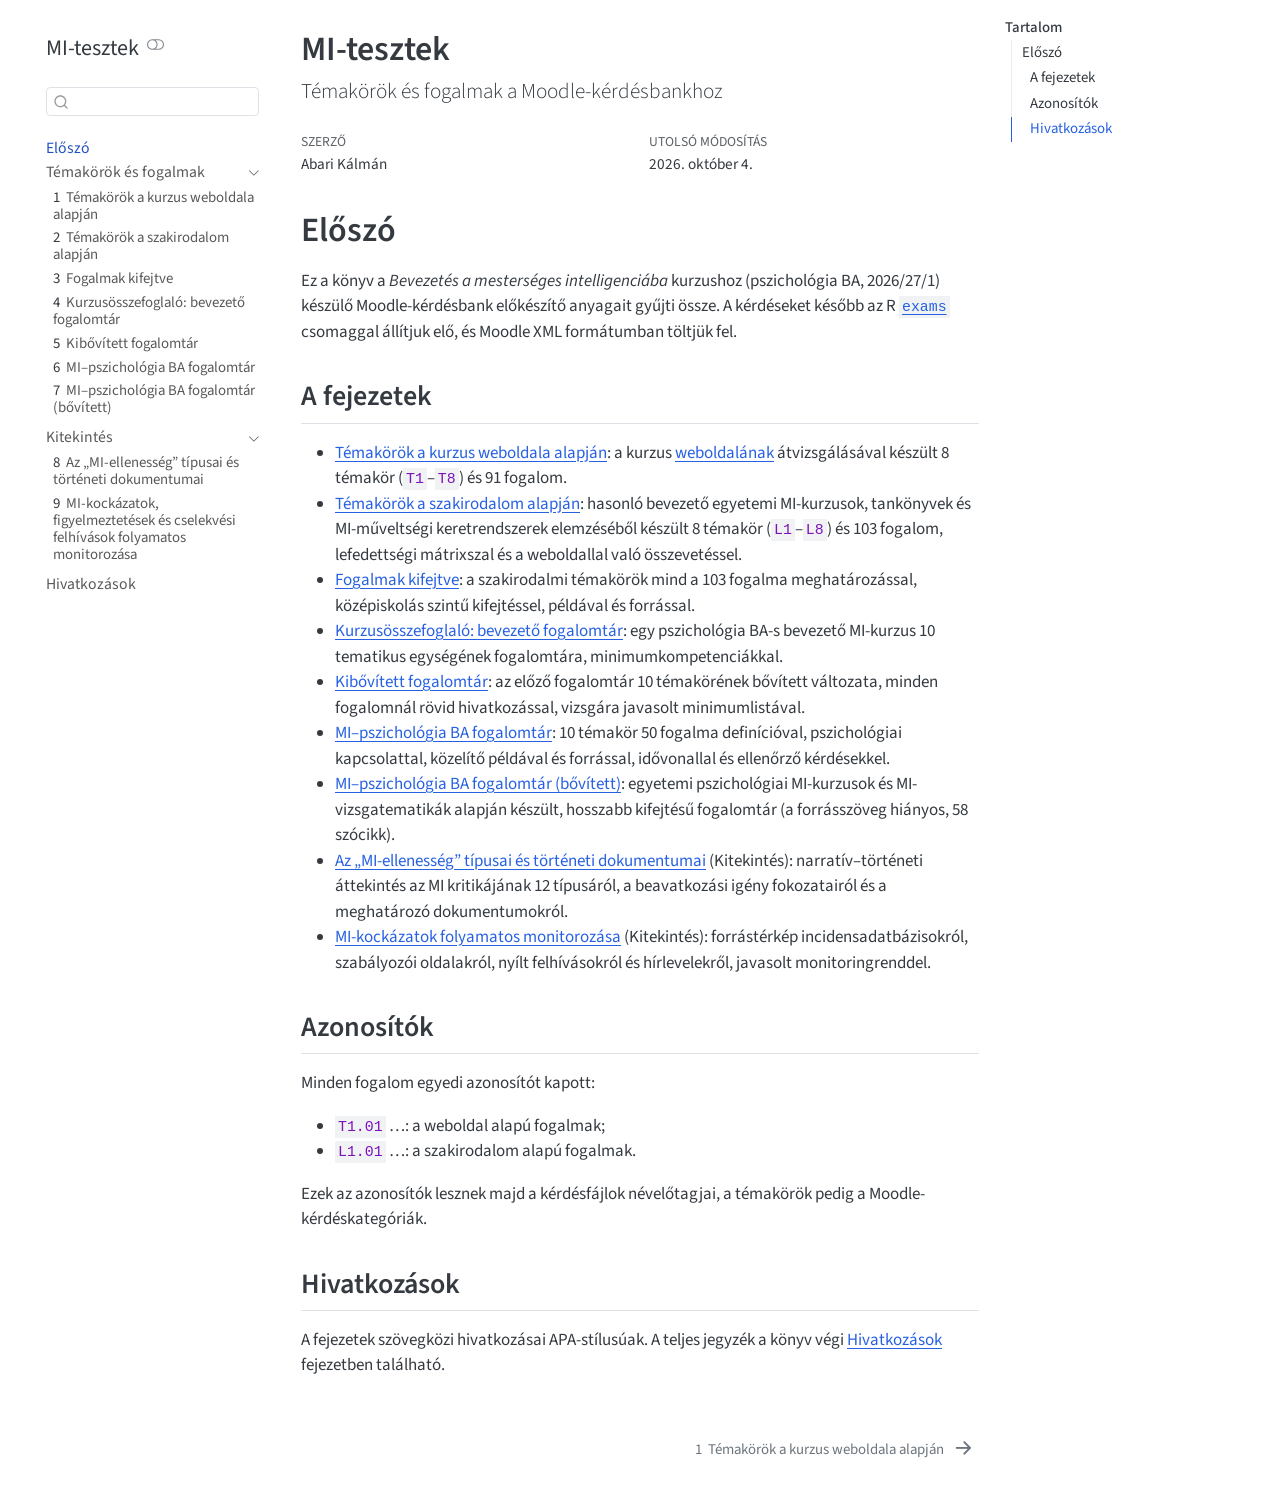
==== docs/index.html @ c0350514 "Kitekintés fejezetek, nyílt levelek, docs/ kimenet GitHub Pages-hez - Új fejezetek: MI-ellenesség tí" ====
<!DOCTYPE html>
<html xmlns="http://www.w3.org/1999/xhtml" lang="hu" xml:lang="hu"><head>

<meta charset="utf-8">
<meta name="generator" content="quarto-1.10.18">

<meta name="viewport" content="width=device-width, initial-scale=1.0, user-scalable=yes">

<meta name="author" content="Abari Kálmán">

<title>MI-tesztek</title>
<style>
/* Default styles provided by pandoc.
** See https://pandoc.org/MANUAL.html#variables-for-html for config info.
*/
span.smallcaps{font-variant: small-caps;}
div.columns{display: flex; gap: 1.5em;}
div.column{flex: auto;}
@media screen {
div.columns{gap: min(4vw, 1.5em);}
div.column{overflow-x: auto;}
}
div.hanging-indent{margin-left: 1.5em; text-indent: -1.5em;}
ul.task-list{list-style: none;}
ul.task-list li input[type="checkbox"] {
  width: 0.8em;
  margin: 0 0.8em 0.2em -1em; /* quarto-specific, see https://github.com/quarto-dev/quarto-cli/issues/4556 */ 
  vertical-align: middle;
}
/* CSS for citations */
div.csl-bib-body { }
div.csl-entry {
  clear: both;
  margin-bottom: 0em;
}
.hanging-indent div.csl-entry {
  margin-left:2em;
  text-indent:-2em;
}
div.csl-left-margin {
  min-width:2em;
  float:left;
}
div.csl-right-inline {
  margin-left:2em;
  padding-left:1em;
}
div.csl-indent {
  margin-left: 2em;
}</style>


<script src="site_libs/quarto-nav/quarto-nav.js"></script>
<script src="site_libs/quarto-nav/headroom.min.js"></script>
<script src="site_libs/clipboard/clipboard.min.js"></script>
<script src="site_libs/quarto-search/autocomplete.umd.js"></script>
<script src="site_libs/quarto-search/fuse.min.js"></script>
<script src="site_libs/quarto-search/quarto-search.js"></script>
<meta name="quarto:offset" content="./">
<link href="./temakorok.html" rel="next">
<script src="site_libs/quarto-html/quarto.js" type="module"></script>
<script src="site_libs/quarto-html/tabsets/tabsets.js" type="module"></script>
<script src="site_libs/quarto-html/popper.min.js"></script>
<script src="site_libs/quarto-html/tippy.umd.min.js"></script>
<script src="site_libs/quarto-html/anchor.min.js"></script>
<link href="site_libs/quarto-html/tippy.css" rel="stylesheet">
<link href="site_libs/quarto-html/quarto-syntax-highlighting-64a204ab8560d761af7679ceaba22944.css" rel="stylesheet" class="quarto-color-scheme" id="quarto-text-highlighting-styles">
<link href="site_libs/quarto-html/quarto-syntax-highlighting-dark-b85bc7c33db8c58e0ec93c3465666fed.css" rel="stylesheet" class="quarto-color-scheme quarto-color-alternate" id="quarto-text-highlighting-styles">
<link href="site_libs/quarto-html/quarto-syntax-highlighting-64a204ab8560d761af7679ceaba22944.css" rel="stylesheet" class="quarto-color-scheme-extra" id="quarto-text-highlighting-styles">
<script src="site_libs/bootstrap/bootstrap.min.js"></script>
<link href="site_libs/bootstrap/bootstrap-icons.css" rel="stylesheet">
<link href="site_libs/bootstrap/bootstrap-9d427fb9aa4e7f60cd390d7ae3c7ba90.min.css" rel="stylesheet" append-hash="true" class="quarto-color-scheme" id="quarto-bootstrap" data-mode="light">
<link href="site_libs/bootstrap/bootstrap-dark-494993c62a01dd0104ea6b4a58da199b.min.css" rel="stylesheet" append-hash="true" class="quarto-color-scheme quarto-color-alternate" id="quarto-bootstrap" data-mode="dark">
<link href="site_libs/bootstrap/bootstrap-9d427fb9aa4e7f60cd390d7ae3c7ba90.min.css" rel="stylesheet" append-hash="true" class="quarto-color-scheme-extra" id="quarto-bootstrap" data-mode="light">
<script id="quarto-search-options" type="application/json">{
  "location": "sidebar",
  "copy-button": false,
  "collapse-after": 3,
  "panel-placement": "start",
  "type": "textbox",
  "limit": 50,
  "keyboard-shortcut": [
    "f",
    "/",
    "s"
  ],
  "show-item-context": false,
  "language": {
    "search-no-results-text": "Nincs találat",
    "search-matching-documents-text": "matching documents",
    "search-copy-link-title": "Copy link to search",
    "search-hide-matches-text": "Hide additional matches",
    "search-more-match-text": "more match in this document",
    "search-more-matches-text": "more matches in this document",
    "search-clear-button-title": "Clear",
    "search-text-placeholder": "",
    "search-detached-cancel-button-title": "Cancel",
    "search-submit-button-title": "Submit",
    "search-label": "Search"
  }
}</script>
<style>html{ scroll-behavior: smooth; }</style>


</head>

<body class="nav-sidebar floating quarto-light"><script id="quarto-html-before-body" type="application/javascript">
    const toggleBodyColorMode = (bsSheetEl) => {
      const mode = bsSheetEl.getAttribute("data-mode");
      const bodyEl = window.document.querySelector("body");
      if (mode === "dark") {
        bodyEl.classList.add("quarto-dark");
        bodyEl.classList.remove("quarto-light");
      } else {
        bodyEl.classList.add("quarto-light");
        bodyEl.classList.remove("quarto-dark");
      }
    }
    const toggleBodyColorPrimary = () => {
      const bsSheetEl = window.document.querySelector("link#quarto-bootstrap:not([rel=disabled-stylesheet])");
      if (bsSheetEl) {
        toggleBodyColorMode(bsSheetEl);
      }
    }
    const setColorSchemeToggle = (alternate) => {
      const toggles = window.document.querySelectorAll('.quarto-color-scheme-toggle');
      for (let i=0; i < toggles.length; i++) {
        const toggle = toggles[i];
        if (toggle) {
          if (alternate) {
            toggle.classList.add("alternate");
          } else {
            toggle.classList.remove("alternate");
          }
        }
      }
    };
    const toggleColorMode = (alternate) => {
      // Switch the stylesheets
      const primaryStylesheets = window.document.querySelectorAll('link.quarto-color-scheme:not(.quarto-color-alternate)');
      const alternateStylesheets = window.document.querySelectorAll('link.quarto-color-scheme.quarto-color-alternate');
      manageTransitions('#quarto-margin-sidebar .nav-link', false);
      if (alternate) {
        // note: dark is layered on light, we don't disable primary!
        enableStylesheet(alternateStylesheets);
        for (const sheetNode of alternateStylesheets) {
          if (sheetNode.id === "quarto-bootstrap") {
            toggleBodyColorMode(sheetNode);
          }
        }
      } else {
        disableStylesheet(alternateStylesheets);
        enableStylesheet(primaryStylesheets)
        toggleBodyColorPrimary();
      }
      manageTransitions('#quarto-margin-sidebar .nav-link', true);
      // Switch the toggles
      setColorSchemeToggle(alternate)
      // Hack to workaround the fact that safari doesn't
      // properly recolor the scrollbar when toggling (#1455)
      if (navigator.userAgent.indexOf('Safari') > 0 && navigator.userAgent.indexOf('Chrome') == -1) {
        manageTransitions("body", false);
        window.scrollTo(0, 1);
        setTimeout(() => {
          window.scrollTo(0, 0);
          manageTransitions("body", true);
        }, 40);
      }
    }
    const disableStylesheet = (stylesheets) => {
      for (let i=0; i < stylesheets.length; i++) {
        const stylesheet = stylesheets[i];
        stylesheet.rel = 'disabled-stylesheet';
      }
    }
    const enableStylesheet = (stylesheets) => {
      for (let i=0; i < stylesheets.length; i++) {
        const stylesheet = stylesheets[i];
        if(stylesheet.rel !== 'stylesheet') { // for Chrome, which will still FOUC without this check
          stylesheet.rel = 'stylesheet';
        }
      }
    }
    const manageTransitions = (selector, allowTransitions) => {
      const els = window.document.querySelectorAll(selector);
      for (let i=0; i < els.length; i++) {
        const el = els[i];
        if (allowTransitions) {
          el.classList.remove('notransition');
        } else {
          el.classList.add('notransition');
        }
      }
    }
    const isFileUrl = () => {
      return window.location.protocol === 'file:';
    }
    const hasAlternateSentinel = () => {
      let styleSentinel = getColorSchemeSentinel();
      if (styleSentinel !== null) {
        return styleSentinel === "alternate";
      } else {
        return false;
      }
    }
    const setStyleSentinel = (alternate) => {
      const value = alternate ? "alternate" : "default";
      if (!isFileUrl()) {
        window.localStorage.setItem("quarto-color-scheme", value);
      } else {
        localAlternateSentinel = value;
      }
    }
    const getColorSchemeSentinel = () => {
      if (!isFileUrl()) {
        const storageValue = window.localStorage.getItem("quarto-color-scheme");
        return storageValue != null ? storageValue : localAlternateSentinel;
      } else {
        return localAlternateSentinel;
      }
    }
    const toggleGiscusIfUsed = (isAlternate, darkModeDefault) => {
      const baseTheme = document.querySelector('#giscus-base-theme')?.value ?? 'light';
      const alternateTheme = document.querySelector('#giscus-alt-theme')?.value ?? 'dark';
      let newTheme = '';
      if(authorPrefersDark) {
        newTheme = isAlternate ? baseTheme : alternateTheme;
      } else {
        newTheme = isAlternate ? alternateTheme : baseTheme;
      }
      const changeGiscusTheme = () => {
        // From: https://github.com/giscus/giscus/issues/336
        const sendMessage = (message) => {
          const iframe = document.querySelector('iframe.giscus-frame');
          if (!iframe) return;
          iframe.contentWindow.postMessage({ giscus: message }, 'https://giscus.app');
        }
        sendMessage({
          setConfig: {
            theme: newTheme
          }
        });
      }
      const isGiscussLoaded = window.document.querySelector('iframe.giscus-frame') !== null;
      if (isGiscussLoaded) {
        changeGiscusTheme();
      }
    };
    const authorPrefersDark = false;
    const darkModeDefault = authorPrefersDark;
      document.querySelector('link#quarto-text-highlighting-styles.quarto-color-scheme-extra').rel = 'disabled-stylesheet';
      document.querySelector('link#quarto-bootstrap.quarto-color-scheme-extra').rel = 'disabled-stylesheet';
    let localAlternateSentinel = darkModeDefault ? 'alternate' : 'default';
    // Dark / light mode switch
    window.quartoToggleColorScheme = () => {
      // Read the current dark / light value
      let toAlternate = !hasAlternateSentinel();
      toggleColorMode(toAlternate);
      setStyleSentinel(toAlternate);
      toggleGiscusIfUsed(toAlternate, darkModeDefault);
      window.dispatchEvent(new Event('resize'));
    };
    // Switch to dark mode if need be
    if (hasAlternateSentinel()) {
      toggleColorMode(true);
    } else {
      toggleColorMode(false);
    }
  </script>

<div id="quarto-search-results"></div>
  <header id="quarto-header" class="headroom fixed-top">
  <nav class="quarto-secondary-nav">
    <div class="container-fluid d-flex">
      <button type="button" class="quarto-btn-toggle btn" data-bs-toggle="collapse" role="button" data-bs-target=".quarto-sidebar-collapse-item" aria-controls="quarto-sidebar" aria-expanded="false" aria-label="Toggle sidebar navigation" onclick="if (window.quartoToggleHeadroom) { window.quartoToggleHeadroom(); }">
        <i class="bi bi-layout-text-sidebar-reverse"></i>
      </button>
        <nav class="quarto-page-breadcrumbs" aria-label="breadcrumb"><ol class="breadcrumb"><li class="breadcrumb-item"><a href="./index.html">Előszó</a></li></ol></nav>
        <a class="flex-grow-1" role="navigation" data-bs-toggle="collapse" data-bs-target=".quarto-sidebar-collapse-item" aria-controls="quarto-sidebar" aria-expanded="false" aria-label="Toggle sidebar navigation" onclick="if (window.quartoToggleHeadroom) { window.quartoToggleHeadroom(); }">      
        </a>
      <button type="button" class="btn quarto-search-button" aria-label="Search" onclick="window.quartoOpenSearch();">
        <i class="bi bi-search"></i>
      </button>
    </div>
  </nav>
</header>
<!-- content -->
<div id="quarto-content" class="quarto-container page-columns page-rows-contents page-layout-article">
<!-- sidebar -->
  <nav id="quarto-sidebar" class="sidebar collapse collapse-horizontal quarto-sidebar-collapse-item sidebar-navigation floating overflow-auto">
    <div class="pt-lg-2 mt-2 text-left sidebar-header">
    <div class="sidebar-title mb-0 py-0">
      <a href="./">MI-tesztek</a> 
        <div class="sidebar-tools-main">
  <a href="" class="quarto-color-scheme-toggle quarto-navigation-tool  px-1" onclick="window.quartoToggleColorScheme(); return false;" title="Toggle dark mode"><i class="bi"></i></a>
</div>
    </div>
      </div>
        <div class="mt-2 flex-shrink-0 align-items-center">
        <div class="sidebar-search">
        <div id="quarto-search" class="" title="Search"></div>
        </div>
        </div>
    <div class="sidebar-menu-container"> 
    <ul class="list-unstyled mt-1">
        <li class="sidebar-item">
  <div class="sidebar-item-container"> 
  <a href="./index.html" class="sidebar-item-text sidebar-link active">
 <span class="menu-text">Előszó</span></a>
  </div>
</li>
        <li class="sidebar-item sidebar-item-section">
      <div class="sidebar-item-container"> 
            <a class="sidebar-item-text sidebar-link text-start" data-bs-toggle="collapse" data-bs-target="#quarto-sidebar-section-1" role="navigation" aria-expanded="true">
 <span class="menu-text">Témakörök és fogalmak</span></a>
          <a class="sidebar-item-toggle text-start" data-bs-toggle="collapse" data-bs-target="#quarto-sidebar-section-1" role="navigation" aria-expanded="true" aria-label="Toggle section">
            <i class="bi bi-chevron-right ms-2"></i>
          </a> 
      </div>
      <ul id="quarto-sidebar-section-1" class="collapse list-unstyled sidebar-section depth1 show">  
          <li class="sidebar-item">
  <div class="sidebar-item-container"> 
  <a href="./temakorok.html" class="sidebar-item-text sidebar-link">
 <span class="menu-text"><span class="chapter-number">1</span>&nbsp; <span class="chapter-title">Témakörök a kurzus weboldala alapján</span></span></a>
  </div>
</li>
          <li class="sidebar-item">
  <div class="sidebar-item-container"> 
  <a href="./temakorok_irodalom.html" class="sidebar-item-text sidebar-link">
 <span class="menu-text"><span class="chapter-number">2</span>&nbsp; <span class="chapter-title">Témakörök a szakirodalom alapján</span></span></a>
  </div>
</li>
          <li class="sidebar-item">
  <div class="sidebar-item-container"> 
  <a href="./temakorok_irodalom_kifejtve.html" class="sidebar-item-text sidebar-link">
 <span class="menu-text"><span class="chapter-number">3</span>&nbsp; <span class="chapter-title">Fogalmak kifejtve</span></span></a>
  </div>
</li>
          <li class="sidebar-item">
  <div class="sidebar-item-container"> 
  <a href="./kurzusosszefoglalo_pai.html" class="sidebar-item-text sidebar-link">
 <span class="menu-text"><span class="chapter-number">4</span>&nbsp; <span class="chapter-title">Kurzusösszefoglaló: bevezető fogalomtár</span></span></a>
  </div>
</li>
          <li class="sidebar-item">
  <div class="sidebar-item-container"> 
  <a href="./kurzusosszefoglalo_pai_2.html" class="sidebar-item-text sidebar-link">
 <span class="menu-text"><span class="chapter-number">5</span>&nbsp; <span class="chapter-title">Kibővített fogalomtár</span></span></a>
  </div>
</li>
          <li class="sidebar-item">
  <div class="sidebar-item-container"> 
  <a href="./kurzusosszefoglalo_pai_3.html" class="sidebar-item-text sidebar-link">
 <span class="menu-text"><span class="chapter-number">6</span>&nbsp; <span class="chapter-title">MI–pszichológia BA fogalomtár</span></span></a>
  </div>
</li>
          <li class="sidebar-item">
  <div class="sidebar-item-container"> 
  <a href="./kurzusosszefoglalo_pai_4.html" class="sidebar-item-text sidebar-link">
 <span class="menu-text"><span class="chapter-number">7</span>&nbsp; <span class="chapter-title">MI–pszichológia BA fogalomtár (bővített)</span></span></a>
  </div>
</li>
      </ul>
  </li>
        <li class="sidebar-item sidebar-item-section">
      <div class="sidebar-item-container"> 
            <a class="sidebar-item-text sidebar-link text-start" data-bs-toggle="collapse" data-bs-target="#quarto-sidebar-section-2" role="navigation" aria-expanded="true">
 <span class="menu-text">Kitekintés</span></a>
          <a class="sidebar-item-toggle text-start" data-bs-toggle="collapse" data-bs-target="#quarto-sidebar-section-2" role="navigation" aria-expanded="true" aria-label="Toggle section">
            <i class="bi bi-chevron-right ms-2"></i>
          </a> 
      </div>
      <ul id="quarto-sidebar-section-2" class="collapse list-unstyled sidebar-section depth1 show">  
          <li class="sidebar-item">
  <div class="sidebar-item-container"> 
  <a href="./MI-ellenesseg.html" class="sidebar-item-text sidebar-link">
 <span class="menu-text"><span class="chapter-number">8</span>&nbsp; <span class="chapter-title">Az „MI-ellenesség” típusai és történeti dokumentumai</span></span></a>
  </div>
</li>
          <li class="sidebar-item">
  <div class="sidebar-item-container"> 
  <a href="./MI-kockazat-monitoring.html" class="sidebar-item-text sidebar-link">
 <span class="menu-text"><span class="chapter-number">9</span>&nbsp; <span class="chapter-title">MI-kockázatok, figyelmeztetések és cselekvési felhívások folyamatos monitorozása</span></span></a>
  </div>
</li>
      </ul>
  </li>
        <li class="sidebar-item">
  <div class="sidebar-item-container"> 
  <a href="./references.html" class="sidebar-item-text sidebar-link">
 <span class="menu-text">Hivatkozások</span></a>
  </div>
</li>
    </ul>
    </div>
</nav>
<div id="quarto-sidebar-glass" class="quarto-sidebar-collapse-item" data-bs-toggle="collapse" data-bs-target=".quarto-sidebar-collapse-item"></div>
<!-- margin-sidebar -->
    <div id="quarto-margin-sidebar" class="sidebar margin-sidebar">
        <nav id="TOC" role="doc-toc" class="toc-active">
    <h2 id="toc-title">Tartalom</h2>
   
  <ul>
  <li><a href="#előszó" id="toc-előszó" class="nav-link active" data-scroll-target="#előszó">Előszó</a>
  <ul class="collapse">
  <li><a href="#a-fejezetek" id="toc-a-fejezetek" class="nav-link" data-scroll-target="#a-fejezetek">A fejezetek</a></li>
  <li><a href="#azonosítók" id="toc-azonosítók" class="nav-link" data-scroll-target="#azonosítók">Azonosítók</a></li>
  <li><a href="#hivatkozások" id="toc-hivatkozások" class="nav-link" data-scroll-target="#hivatkozások">Hivatkozások</a></li>
  </ul></li>
  </ul>
</nav>
    </div>
<!-- main -->
<main class="content" id="quarto-document-content">


<header id="title-block-header" class="quarto-title-block default">
<div class="quarto-title">
<h1 class="title">MI-tesztek</h1>
<p class="subtitle lead">Témakörök és fogalmak a Moodle-kérdésbankhoz</p>
</div>



<div class="quarto-title-meta">

    <div>
    <div class="quarto-title-meta-heading">Szerző</div>
    <div class="quarto-title-meta-contents">
             <p>Abari Kálmán </p>
          </div>
  </div>
    
    <div>
    <div class="quarto-title-meta-heading">Utolsó módosítás</div>
    <div class="quarto-title-meta-contents">
      <p class="date">2026. október 4.</p>
    </div>
  </div>
  
    
  </div>
  


</header>


<section id="előszó" class="level1 unnumbered">
<h1 class="unnumbered">Előszó</h1>
<p>Ez a könyv a <em>Bevezetés a mesterséges intelligenciába</em> kurzushoz (pszichológia BA, 2026/27/1) készülő Moodle-kérdésbank előkészítő anyagait gyűjti össze. A kérdéseket később az R <a href="https://www.r-exams.org/"><code>exams</code></a> csomaggal állítjuk elő, és Moodle XML formátumban töltjük fel.</p>
<section id="a-fejezetek" class="level2">
<h2 class="anchored" data-anchor-id="a-fejezetek">A fejezetek</h2>
<ul>
<li><strong><a href="./temakorok.html">Témakörök a kurzus weboldala alapján</a></strong>: a kurzus <a href="https://abarik.github.io/bevezetes_a_mesterseges_intelligenciaba_2026_27_1/">weboldalának</a> átvizsgálásával készült 8 témakör (<code>T1</code>–<code>T8</code>) és 91 fogalom.</li>
<li><strong><a href="./temakorok_irodalom.html">Témakörök a szakirodalom alapján</a></strong>: hasonló bevezető egyetemi MI-kurzusok, tankönyvek és MI-műveltségi keretrendszerek elemzéséből készült 8 témakör (<code>L1</code>–<code>L8</code>) és 103 fogalom, lefedettségi mátrixszal és a weboldallal való összevetéssel.</li>
<li><strong><a href="./temakorok_irodalom_kifejtve.html">Fogalmak kifejtve</a></strong>: a szakirodalmi témakörök mind a 103 fogalma meghatározással, középiskolás szintű kifejtéssel, példával és forrással.</li>
<li><strong><a href="./kurzusosszefoglalo_pai.html">Kurzusösszefoglaló: bevezető fogalomtár</a></strong>: egy pszichológia BA-s bevezető MI-kurzus 10 tematikus egységének fogalomtára, minimumkompetenciákkal.</li>
<li><strong><a href="./kurzusosszefoglalo_pai_2.html">Kibővített fogalomtár</a></strong>: az előző fogalomtár 10 témakörének bővített változata, minden fogalomnál rövid hivatkozással, vizsgára javasolt minimumlistával.</li>
<li><strong><a href="./kurzusosszefoglalo_pai_3.html">MI–pszichológia BA fogalomtár</a></strong>: 10 témakör 50 fogalma definícióval, pszichológiai kapcsolattal, közelítő példával és forrással, idővonallal és ellenőrző kérdésekkel.</li>
<li><strong><a href="./kurzusosszefoglalo_pai_4.html">MI–pszichológia BA fogalomtár (bővített)</a></strong>: egyetemi pszichológiai MI-kurzusok és MI-vizsgatematikák alapján készült, hosszabb kifejtésű fogalomtár (a forrásszöveg hiányos, 58 szócikk).</li>
<li><strong><a href="./MI-ellenesseg.html">Az „MI-ellenesség” típusai és történeti dokumentumai</a></strong> (Kitekintés): narratív–történeti áttekintés az MI kritikájának 12 típusáról, a beavatkozási igény fokozatairól és a meghatározó dokumentumokról.</li>
<li><strong><a href="./MI-kockazat-monitoring.html">MI-kockázatok folyamatos monitorozása</a></strong> (Kitekintés): forrástérkép incidensadatbázisokról, szabályozói oldalakról, nyílt felhívásokról és hírlevelekről, javasolt monitoringrenddel.</li>
</ul>
</section>
<section id="azonosítók" class="level2">
<h2 class="anchored" data-anchor-id="azonosítók">Azonosítók</h2>
<p>Minden fogalom egyedi azonosítót kapott:</p>
<ul>
<li><code>T1.01</code> …: a weboldal alapú fogalmak;</li>
<li><code>L1.01</code> …: a szakirodalom alapú fogalmak.</li>
</ul>
<p>Ezek az azonosítók lesznek majd a kérdésfájlok névelőtagjai, a témakörök pedig a Moodle-kérdéskategóriák.</p>
</section>
<section id="hivatkozások" class="level2">
<h2 class="anchored" data-anchor-id="hivatkozások">Hivatkozások</h2>
<p>A fejezetek szövegközi hivatkozásai APA-stílusúak. A teljes jegyzék a könyv végi <a href="./references.html">Hivatkozások</a> fejezetben található.</p>


<div id="refs" class="references csl-bib-body hanging-indent" data-entry-spacing="0" data-line-spacing="2" role="list" style="display: none">
<div id="ref-maslej2025" class="csl-entry" role="listitem">
<span class="nocase">Maslej, N. és mtsai.</span> (2025). <em>The <span>AI</span> index 2025 annual report</em>. Stanford Institute for Human-Centered Artificial Intelligence. <a href="https://hai.stanford.edu/ai-index/2025-ai-index-report">https://hai.stanford.edu/ai-index/2025-ai-index-report</a>
</div>
</div>
</section>
</section>

</main> <!-- /main -->
<script id="quarto-html-after-body" type="application/javascript">
  window.document.addEventListener("DOMContentLoaded", function (event) {
    // Ensure there is a toggle, if there isn't float one in the top right
    if (window.document.querySelector('.quarto-color-scheme-toggle') === null) {
      const a = window.document.createElement('a');
      a.classList.add('top-right');
      a.classList.add('quarto-color-scheme-toggle');
      a.href = "";
      a.onclick = function() { try { window.quartoToggleColorScheme(); } catch {} return false; };
      const i = window.document.createElement("i");
      i.classList.add('bi');
      a.appendChild(i);
      window.document.body.appendChild(a);
    }
    setColorSchemeToggle(hasAlternateSentinel())
    const icon = "";
    const anchorJS = new window.AnchorJS();
    anchorJS.options = {
      placement: 'right',
      icon: icon
    };
    anchorJS.add('.anchored');
    const isCodeAnnotation = (el) => {
      for (const clz of el.classList) {
        if (clz.startsWith('code-annotation-')) {                     
          return true;
        }
      }
      return false;
    }
    const onCopySuccess = function(e) {
      // button target
      const button = e.trigger;
      // don't keep focus
      button.blur();
      // flash "checked"
      button.classList.add('code-copy-button-checked');
      var currentTitle = button.getAttribute("title");
      button.setAttribute("title", "Copied!");
      let tooltip;
      if (window.bootstrap) {
        button.setAttribute("data-bs-toggle", "tooltip");
        button.setAttribute("data-bs-placement", "left");
        button.setAttribute("data-bs-title", "Copied!");
        tooltip = new bootstrap.Tooltip(button, 
          { trigger: "manual", 
            customClass: "code-copy-button-tooltip",
            offset: [0, -8]});
        tooltip.show();    
      }
      setTimeout(function() {
        if (tooltip) {
          tooltip.hide();
          button.removeAttribute("data-bs-title");
          button.removeAttribute("data-bs-toggle");
          button.removeAttribute("data-bs-placement");
        }
        button.setAttribute("title", currentTitle);
        button.classList.remove('code-copy-button-checked');
      }, 1000);
      // clear code selection
      e.clearSelection();
    }
    const getTextToCopy = function(trigger) {
      const outerScaffold = trigger.parentElement.cloneNode(true);
      const codeEl = outerScaffold.querySelector('code');
      for (const childEl of codeEl.children) {
        if (isCodeAnnotation(childEl)) {
          childEl.remove();
        }
      }
      return codeEl.innerText;
    }
    const clipboard = new window.ClipboardJS('.code-copy-button:not([data-in-quarto-modal])', {
      text: getTextToCopy
    });
    clipboard.on('success', onCopySuccess);
    if (window.document.getElementById('quarto-embedded-source-code-modal')) {
      const clipboardModal = new window.ClipboardJS('.code-copy-button[data-in-quarto-modal]', {
        text: getTextToCopy,
        container: window.document.getElementById('quarto-embedded-source-code-modal')
      });
      clipboardModal.on('success', onCopySuccess);
    }
      var localhostRegex = new RegExp(/^(?:http|https):\/\/localhost\:?[0-9]*\//);
      var mailtoRegex = new RegExp(/^mailto:/);
        var filterRegex = new RegExp('/' + window.location.host + '/');
      var isInternal = (href) => {
          return filterRegex.test(href) || localhostRegex.test(href) || mailtoRegex.test(href);
      }
      // Inspect non-navigation links and adorn them if external
     var links = window.document.querySelectorAll('a[href]:not(.nav-link):not(.navbar-brand):not(.toc-action):not(.sidebar-link):not(.sidebar-item-toggle):not(.pagination-link):not(.no-external):not([aria-hidden]):not(.dropdown-item):not(.quarto-navigation-tool):not(.about-link)');
      for (var i=0; i<links.length; i++) {
        const link = links[i];
        if (!isInternal(link.href)) {
          // undo the damage that might have been done by quarto-nav.js in the case of
          // links that we want to consider external
          if (link.dataset.originalHref !== undefined) {
            link.href = link.dataset.originalHref;
          }
        }
      }
    function tippyHover(el, contentFn, onTriggerFn, onUntriggerFn) {
      const config = {
        allowHTML: true,
        maxWidth: 500,
        delay: 100,
        arrow: false,
        appendTo: function(el) {
            return el.parentElement;
        },
        interactive: true,
        interactiveBorder: 10,
        theme: 'quarto',
        placement: 'bottom-start',
      };
      if (contentFn) {
        config.content = contentFn;
      }
      if (onTriggerFn) {
        config.onTrigger = onTriggerFn;
      }
      if (onUntriggerFn) {
        config.onUntrigger = onUntriggerFn;
      }
      window.tippy(el, config); 
    }
    const noterefs = window.document.querySelectorAll('a[role="doc-noteref"]');
    for (var i=0; i<noterefs.length; i++) {
      const ref = noterefs[i];
      tippyHover(ref, function() {
        // use id or data attribute instead here
        let href = ref.getAttribute('data-footnote-href') || ref.getAttribute('href');
        try { href = new URL(href).hash; } catch {}
        const id = href.replace(/^#\/?/, "");
        const note = window.document.getElementById(id);
        if (note) {
          return note.innerHTML;
        } else {
          return "";
        }
      });
    }
    const xrefs = window.document.querySelectorAll('a.quarto-xref');
    const processXRef = (id, note) => {
      // Strip column container classes
      const stripColumnClz = (el) => {
        el.classList.remove("page-full", "page-columns");
        if (el.children) {
          for (const child of el.children) {
            stripColumnClz(child);
          }
        }
      }
      stripColumnClz(note)
      if (id === null || id.startsWith('sec-')) {
        // Special case sections, only their first couple elements
        const container = document.createElement("div");
        if (note.children && note.children.length > 2) {
          container.appendChild(note.children[0].cloneNode(true));
          for (let i = 1; i < note.children.length; i++) {
            const child = note.children[i];
            if (child.tagName === "P" && child.innerText === "") {
              continue;
            } else {
              container.appendChild(child.cloneNode(true));
              break;
            }
          }
          if (window.Quarto?.typesetMath) {
            window.Quarto.typesetMath(container);
          }
          return container.innerHTML
        } else {
          if (window.Quarto?.typesetMath) {
            window.Quarto.typesetMath(note);
          }
          return note.innerHTML;
        }
      } else {
        // Remove any anchor links if they are present
        const anchorLink = note.querySelector('a.anchorjs-link');
        if (anchorLink) {
          anchorLink.remove();
        }
        if (window.Quarto?.typesetMath) {
          window.Quarto.typesetMath(note);
        }
        if (note.classList.contains("callout")) {
          return note.outerHTML;
        } else {
          return note.innerHTML;
        }
      }
    }
    for (var i=0; i<xrefs.length; i++) {
      const xref = xrefs[i];
      tippyHover(xref, undefined, function(instance) {
        instance.disable();
        let url = xref.getAttribute('href');
        let hash = undefined; 
        if (url.startsWith('#')) {
          hash = url;
        } else {
          try { hash = new URL(url).hash; } catch {}
        }
        if (hash) {
          const id = hash.replace(/^#\/?/, "");
          const note = window.document.getElementById(id);
          if (note !== null) {
            try {
              const html = processXRef(id, note.cloneNode(true));
              instance.setContent(html);
            } finally {
              instance.enable();
              instance.show();
            }
          } else {
            // See if we can fetch this
            fetch(url.split('#')[0])
            .then(res => res.text())
            .then(html => {
              const parser = new DOMParser();
              const htmlDoc = parser.parseFromString(html, "text/html");
              const note = htmlDoc.getElementById(id);
              if (note !== null) {
                const html = processXRef(id, note);
                instance.setContent(html);
              } 
            }).finally(() => {
              instance.enable();
              instance.show();
            });
          }
        } else {
          // See if we can fetch a full url (with no hash to target)
          // This is a special case and we should probably do some content thinning / targeting
          fetch(url)
          .then(res => res.text())
          .then(html => {
            const parser = new DOMParser();
            const htmlDoc = parser.parseFromString(html, "text/html");
            const note = htmlDoc.querySelector('main.content');
            if (note !== null) {
              // This should only happen for chapter cross references
              // (since there is no id in the URL)
              // remove the first header
              if (note.children.length > 0 && note.children[0].tagName === "HEADER") {
                note.children[0].remove();
              }
              const html = processXRef(null, note);
              instance.setContent(html);
            } 
          }).finally(() => {
            instance.enable();
            instance.show();
          });
        }
      }, function(instance) {
      });
    }
        let selectedAnnoteEl;
        const selectorForAnnotation = ( cell, annotation) => {
          let cellAttr = 'data-code-cell="' + cell + '"';
          let lineAttr = 'data-code-annotation="' +  annotation + '"';
          const selector = 'span[' + cellAttr + '][' + lineAttr + ']';
          return selector;
        }
        const selectCodeLines = (annoteEl) => {
          const doc = window.document;
          const targetCell = annoteEl.getAttribute("data-target-cell");
          const targetAnnotation = annoteEl.getAttribute("data-target-annotation");
          const annoteSpan = window.document.querySelector(selectorForAnnotation(targetCell, targetAnnotation));
          const lines = annoteSpan.getAttribute("data-code-lines").split(",");
          const lineIds = lines.map((line) => {
            return targetCell + "-" + line;
          })
          let top = null;
          let height = null;
          let parent = null;
          if (lineIds.length > 0) {
              //compute the position of the single el (top and bottom and make a div)
              const el = window.document.getElementById(lineIds[0]);
              top = el.offsetTop;
              height = el.offsetHeight;
              parent = el.parentElement.parentElement;
            if (lineIds.length > 1) {
              const lastEl = window.document.getElementById(lineIds[lineIds.length - 1]);
              const bottom = lastEl.offsetTop + lastEl.offsetHeight;
              height = bottom - top;
            }
            if (top !== null && height !== null && parent !== null) {
              // cook up a div (if necessary) and position it 
              let div = window.document.getElementById("code-annotation-line-highlight");
              if (div === null) {
                div = window.document.createElement("div");
                div.setAttribute("id", "code-annotation-line-highlight");
                div.style.position = 'absolute';
                parent.appendChild(div);
              }
              div.style.top = top - 2 + "px";
              div.style.height = height + 4 + "px";
              div.style.left = 0;
              let gutterDiv = window.document.getElementById("code-annotation-line-highlight-gutter");
              if (gutterDiv === null) {
                gutterDiv = window.document.createElement("div");
                gutterDiv.setAttribute("id", "code-annotation-line-highlight-gutter");
                gutterDiv.style.position = 'absolute';
                const codeCell = window.document.getElementById(targetCell);
                const gutter = codeCell.querySelector('.code-annotation-gutter');
                gutter.appendChild(gutterDiv);
              }
              gutterDiv.style.top = top - 2 + "px";
              gutterDiv.style.height = height + 4 + "px";
            }
            selectedAnnoteEl = annoteEl;
          }
        };
        const unselectCodeLines = () => {
          const elementsIds = ["code-annotation-line-highlight", "code-annotation-line-highlight-gutter"];
          elementsIds.forEach((elId) => {
            const div = window.document.getElementById(elId);
            if (div) {
              div.remove();
            }
          });
          selectedAnnoteEl = undefined;
        };
          // Handle positioning of the toggle
      window.addEventListener(
        "resize",
        throttle(() => {
          elRect = undefined;
          if (selectedAnnoteEl) {
            selectCodeLines(selectedAnnoteEl);
          }
        }, 10)
      );
      function throttle(fn, ms) {
      let throttle = false;
      let timer;
        return (...args) => {
          if(!throttle) { // first call gets through
              fn.apply(this, args);
              throttle = true;
          } else { // all the others get throttled
              if(timer) clearTimeout(timer); // cancel #2
              timer = setTimeout(() => {
                fn.apply(this, args);
                timer = throttle = false;
              }, ms);
          }
        };
      }
        // Attach click handler to the DT
        const annoteDls = window.document.querySelectorAll('dt[data-target-cell]');
        for (const annoteDlNode of annoteDls) {
          annoteDlNode.addEventListener('click', (event) => {
            const clickedEl = event.target;
            if (clickedEl !== selectedAnnoteEl) {
              unselectCodeLines();
              const activeEl = window.document.querySelector('dt[data-target-cell].code-annotation-active');
              if (activeEl) {
                activeEl.classList.remove('code-annotation-active');
              }
              selectCodeLines(clickedEl);
              clickedEl.classList.add('code-annotation-active');
            } else {
              // Unselect the line
              unselectCodeLines();
              clickedEl.classList.remove('code-annotation-active');
            }
          });
        }
    const findCites = (el) => {
      const parentEl = el.parentElement;
      if (parentEl) {
        const cites = parentEl.dataset.cites;
        if (cites) {
          return {
            el,
            cites: cites.split(' ')
          };
        } else {
          return findCites(el.parentElement)
        }
      } else {
        return undefined;
      }
    };
    var bibliorefs = window.document.querySelectorAll('a[role="doc-biblioref"]');
    for (var i=0; i<bibliorefs.length; i++) {
      const ref = bibliorefs[i];
      const citeInfo = findCites(ref);
      if (citeInfo) {
        tippyHover(citeInfo.el, function() {
          var popup = window.document.createElement('div');
          citeInfo.cites.forEach(function(cite) {
            var citeDiv = window.document.createElement('div');
            citeDiv.classList.add('hanging-indent');
            citeDiv.classList.add('csl-entry');
            var biblioDiv = window.document.getElementById('ref-' + cite);
            if (biblioDiv) {
              citeDiv.innerHTML = biblioDiv.innerHTML;
            }
            popup.appendChild(citeDiv);
          });
          return popup.innerHTML;
        });
      }
    }
  });
  </script>
<nav class="page-navigation">
  <div class="nav-page nav-page-previous">
  </div>
  <div class="nav-page nav-page-next">
      <a href="./temakorok.html" class="pagination-link" aria-label="Témakörök a kurzus weboldala alapján">
        <span class="nav-page-text"><span class="chapter-number">1</span>&nbsp; <span class="chapter-title">Témakörök a kurzus weboldala alapján</span></span> <i class="bi bi-arrow-right-short"></i>
      </a>
  </div>
</nav>
</div> <!-- /content -->




<script src="site_libs/quarto-html/zenscroll-min.js"></script>
</body></html>
---- docs/site_libs/quarto-html/tippy.css ----
.tippy-box[data-animation=fade][data-state=hidden]{opacity:0}[data-tippy-root]{max-width:calc(100vw - 10px)}.tippy-box{position:relative;background-color:#333;color:#fff;border-radius:4px;font-size:14px;line-height:1.4;white-space:normal;outline:0;transition-property:transform,visibility,opacity}.tippy-box[data-placement^=top]>.tippy-arrow{bottom:0}.tippy-box[data-placement^=top]>.tippy-arrow:before{bottom:-7px;left:0;border-width:8px 8px 0;border-top-color:initial;transform-origin:center top}.tippy-box[data-placement^=bottom]>.tippy-arrow{top:0}.tippy-box[data-placement^=bottom]>.tippy-arrow:before{top:-7px;left:0;border-width:0 8px 8px;border-bottom-color:initial;transform-origin:center bottom}.tippy-box[data-placement^=left]>.tippy-arrow{right:0}.tippy-box[data-placement^=left]>.tippy-arrow:before{border-width:8px 0 8px 8px;border-left-color:initial;right:-7px;transform-origin:center left}.tippy-box[data-placement^=right]>.tippy-arrow{left:0}.tippy-box[data-placement^=right]>.tippy-arrow:before{left:-7px;border-width:8px 8px 8px 0;border-right-color:initial;transform-origin:center right}.tippy-box[data-inertia][data-state=visible]{transition-timing-function:cubic-bezier(.54,1.5,.38,1.11)}.tippy-arrow{width:16px;height:16px;color:#333}.tippy-arrow:before{content:"";position:absolute;border-color:transparent;border-style:solid}.tippy-content{position:relative;padding:5px 9px;z-index:1}
---- docs/site_libs/quarto-html/quarto-syntax-highlighting-64a204ab8560d761af7679ceaba22944.css ----
/* quarto syntax highlight colors */
:root {
  --quarto-hl-ot-color: #003B4F;
  --quarto-hl-at-color: #657422;
  --quarto-hl-ss-color: #20794D;
  --quarto-hl-an-color: #5E5E5E;
  --quarto-hl-fu-color: #4758AB;
  --quarto-hl-st-color: #20794D;
  --quarto-hl-cf-color: #003B4F;
  --quarto-hl-op-color: #5E5E5E;
  --quarto-hl-er-color: #AD0000;
  --quarto-hl-bn-color: #AD0000;
  --quarto-hl-al-color: #AD0000;
  --quarto-hl-va-color: #111111;
  --quarto-hl-bu-color: inherit;
  --quarto-hl-ex-color: inherit;
  --quarto-hl-pp-color: #AD0000;
  --quarto-hl-in-color: #5E5E5E;
  --quarto-hl-vs-color: #20794D;
  --quarto-hl-wa-color: #5E5E5E;
  --quarto-hl-do-color: #5E5E5E;
  --quarto-hl-im-color: #00769E;
  --quarto-hl-ch-color: #20794D;
  --quarto-hl-dt-color: #AD0000;
  --quarto-hl-fl-color: #AD0000;
  --quarto-hl-co-color: #5E5E5E;
  --quarto-hl-cv-color: #5E5E5E;
  --quarto-hl-cn-color: #8f5902;
  --quarto-hl-sc-color: #5E5E5E;
  --quarto-hl-dv-color: #AD0000;
  --quarto-hl-kw-color: #003B4F;
}

/* other quarto variables */
:root {
  --quarto-font-monospace: SFMono-Regular, Menlo, Monaco, Consolas, "Liberation Mono", "Courier New", monospace;
}

/* syntax highlight based on Pandoc's rules */
pre > code.sourceCode > span {
  color: #003B4F;
}

code.sourceCode > span {
  color: #003B4F;
}

div.sourceCode,
div.sourceCode pre.sourceCode {
  color: #003B4F;
}

/* Normal */
code span {
  color: #003B4F;
}

/* Alert */
code span.al {
  color: #AD0000;
  font-style: inherit;
}

/* Annotation */
code span.an {
  color: #5E5E5E;
  font-style: inherit;
}

/* Attribute */
code span.at {
  color: #657422;
  font-style: inherit;
}

/* BaseN */
code span.bn {
  color: #AD0000;
  font-style: inherit;
}

/* BuiltIn */
code span.bu {
  font-style: inherit;
}

/* ControlFlow */
code span.cf {
  color: #003B4F;
  font-weight: bold;
  font-style: inherit;
}

/* Char */
code span.ch {
  color: #20794D;
  font-style: inherit;
}

/* Constant */
code span.cn {
  color: #8f5902;
  font-style: inherit;
}

/* Comment */
code span.co {
  color: #5E5E5E;
  font-style: inherit;
}

/* CommentVar */
code span.cv {
  color: #5E5E5E;
  font-style: italic;
}

/* Documentation */
code span.do {
  color: #5E5E5E;
  font-style: italic;
}

/* DataType */
code span.dt {
  color: #AD0000;
  font-style: inherit;
}

/* DecVal */
code span.dv {
  color: #AD0000;
  font-style: inherit;
}

/* Error */
code span.er {
  color: #AD0000;
  font-style: inherit;
}

/* Extension */
code span.ex {
  font-style: inherit;
}

/* Float */
code span.fl {
  color: #AD0000;
  font-style: inherit;
}

/* Function */
code span.fu {
  color: #4758AB;
  font-style: inherit;
}

/* Import */
code span.im {
  color: #00769E;
  font-style: inherit;
}

/* Information */
code span.in {
  color: #5E5E5E;
  font-style: inherit;
}

/* Keyword */
code span.kw {
  color: #003B4F;
  font-weight: bold;
  font-style: inherit;
}

/* Operator */
code span.op {
  color: #5E5E5E;
  font-style: inherit;
}

/* Other */
code span.ot {
  color: #003B4F;
  font-style: inherit;
}

/* Preprocessor */
code span.pp {
  color: #AD0000;
  font-style: inherit;
}

/* SpecialChar */
code span.sc {
  color: #5E5E5E;
  font-style: inherit;
}

/* SpecialString */
code span.ss {
  color: #20794D;
  font-style: inherit;
}

/* String */
code span.st {
  color: #20794D;
  font-style: inherit;
}

/* Variable */
code span.va {
  color: #111111;
  font-style: inherit;
}

/* VerbatimString */
code span.vs {
  color: #20794D;
  font-style: inherit;
}

/* Warning */
code span.wa {
  color: #5E5E5E;
  font-style: italic;
}

.prevent-inlining {
  content: "</";
}

/*# sourceMappingURL=9d8d5bb603a83b8298b89080a598c93b.css.map */
---- docs/site_libs/quarto-html/quarto-syntax-highlighting-dark-b85bc7c33db8c58e0ec93c3465666fed.css ----
/* quarto syntax highlight colors */
:root {
  --quarto-hl-al-color: #f07178;
  --quarto-hl-an-color: #d4d0ab;
  --quarto-hl-at-color: #00e0e0;
  --quarto-hl-bn-color: #d4d0ab;
  --quarto-hl-bu-color: #abe338;
  --quarto-hl-ch-color: #abe338;
  --quarto-hl-co-color: #f8f8f2;
  --quarto-hl-cv-color: #ffd700;
  --quarto-hl-cn-color: #ffd700;
  --quarto-hl-cf-color: #ffa07a;
  --quarto-hl-dt-color: #ffa07a;
  --quarto-hl-dv-color: #d4d0ab;
  --quarto-hl-do-color: #f8f8f2;
  --quarto-hl-er-color: #f07178;
  --quarto-hl-ex-color: #00e0e0;
  --quarto-hl-fl-color: #d4d0ab;
  --quarto-hl-fu-color: #ffa07a;
  --quarto-hl-im-color: #abe338;
  --quarto-hl-in-color: #d4d0ab;
  --quarto-hl-kw-color: #ffa07a;
  --quarto-hl-op-color: #ffa07a;
  --quarto-hl-ot-color: #00e0e0;
  --quarto-hl-pp-color: #dcc6e0;
  --quarto-hl-re-color: #00e0e0;
  --quarto-hl-sc-color: #abe338;
  --quarto-hl-ss-color: #abe338;
  --quarto-hl-st-color: #abe338;
  --quarto-hl-va-color: #00e0e0;
  --quarto-hl-vs-color: #abe338;
  --quarto-hl-wa-color: #dcc6e0;
}

/* other quarto variables */
:root {
  --quarto-font-monospace: SFMono-Regular, Menlo, Monaco, Consolas, "Liberation Mono", "Courier New", monospace;
}

/* syntax highlight based on Pandoc's rules */
pre > code.sourceCode > span {
  color: #f8f8f2;
}

code.sourceCode > span {
  color: #f8f8f2;
}

div.sourceCode,
div.sourceCode pre.sourceCode {
  color: #f8f8f2;
}

/* Normal */
code span {
  color: #f8f8f2;
}

/* Alert */
code span.al {
  color: #f07178;
}

/* Annotation */
code span.an {
  color: #d4d0ab;
}

/* Attribute */
code span.at {
  color: #00e0e0;
}

/* BaseN */
code span.bn {
  color: #d4d0ab;
}

/* BuiltIn */
code span.bu {
  color: #abe338;
}

/* ControlFlow */
code span.cf {
  font-weight: bold;
  color: #ffa07a;
}

/* Char */
code span.ch {
  color: #abe338;
}

/* Constant */
code span.cn {
  color: #ffd700;
}

/* Comment */
code span.co {
  font-style: italic;
  color: #f8f8f2;
}

/* CommentVar */
code span.cv {
  color: #ffd700;
}

/* Documentation */
code span.do {
  color: #f8f8f2;
}

/* DataType */
code span.dt {
  color: #ffa07a;
}

/* DecVal */
code span.dv {
  color: #d4d0ab;
}

/* Error */
code span.er {
  color: #f07178;
  text-decoration: underline;
}

/* Extension */
code span.ex {
  font-weight: bold;
  color: #00e0e0;
}

/* Float */
code span.fl {
  color: #d4d0ab;
}

/* Function */
code span.fu {
  color: #ffa07a;
}

/* Import */
code span.im {
  color: #abe338;
}

/* Information */
code span.in {
  color: #d4d0ab;
}

/* Keyword */
code span.kw {
  font-weight: bold;
  color: #ffa07a;
}

/* Operator */
code span.op {
  color: #ffa07a;
}

/* Other */
code span.ot {
  color: #00e0e0;
}

/* Preprocessor */
code span.pp {
  color: #dcc6e0;
}

/* RegionMarker */
code span.re {
  background-color: #f8f8f2;
  color: #00e0e0;
}

/* SpecialChar */
code span.sc {
  color: #abe338;
}

/* SpecialString */
code span.ss {
  color: #abe338;
}

/* String */
code span.st {
  color: #abe338;
}

/* Variable */
code span.va {
  color: #00e0e0;
}

/* VerbatimString */
code span.vs {
  color: #abe338;
}

/* Warning */
code span.wa {
  color: #dcc6e0;
}

.prevent-inlining {
  content: "</";
}

/*# sourceMappingURL=4ed8f1090dec6531da29ab00902aa718.css.map */
---- docs/site_libs/quarto-html/quarto-syntax-highlighting-64a204ab8560d761af7679ceaba22944.css ----
/* quarto syntax highlight colors */
:root {
  --quarto-hl-ot-color: #003B4F;
  --quarto-hl-at-color: #657422;
  --quarto-hl-ss-color: #20794D;
  --quarto-hl-an-color: #5E5E5E;
  --quarto-hl-fu-color: #4758AB;
  --quarto-hl-st-color: #20794D;
  --quarto-hl-cf-color: #003B4F;
  --quarto-hl-op-color: #5E5E5E;
  --quarto-hl-er-color: #AD0000;
  --quarto-hl-bn-color: #AD0000;
  --quarto-hl-al-color: #AD0000;
  --quarto-hl-va-color: #111111;
  --quarto-hl-bu-color: inherit;
  --quarto-hl-ex-color: inherit;
  --quarto-hl-pp-color: #AD0000;
  --quarto-hl-in-color: #5E5E5E;
  --quarto-hl-vs-color: #20794D;
  --quarto-hl-wa-color: #5E5E5E;
  --quarto-hl-do-color: #5E5E5E;
  --quarto-hl-im-color: #00769E;
  --quarto-hl-ch-color: #20794D;
  --quarto-hl-dt-color: #AD0000;
  --quarto-hl-fl-color: #AD0000;
  --quarto-hl-co-color: #5E5E5E;
  --quarto-hl-cv-color: #5E5E5E;
  --quarto-hl-cn-color: #8f5902;
  --quarto-hl-sc-color: #5E5E5E;
  --quarto-hl-dv-color: #AD0000;
  --quarto-hl-kw-color: #003B4F;
}

/* other quarto variables */
:root {
  --quarto-font-monospace: SFMono-Regular, Menlo, Monaco, Consolas, "Liberation Mono", "Courier New", monospace;
}

/* syntax highlight based on Pandoc's rules */
pre > code.sourceCode > span {
  color: #003B4F;
}

code.sourceCode > span {
  color: #003B4F;
}

div.sourceCode,
div.sourceCode pre.sourceCode {
  color: #003B4F;
}

/* Normal */
code span {
  color: #003B4F;
}

/* Alert */
code span.al {
  color: #AD0000;
  font-style: inherit;
}

/* Annotation */
code span.an {
  color: #5E5E5E;
  font-style: inherit;
}

/* Attribute */
code span.at {
  color: #657422;
  font-style: inherit;
}

/* BaseN */
code span.bn {
  color: #AD0000;
  font-style: inherit;
}

/* BuiltIn */
code span.bu {
  font-style: inherit;
}

/* ControlFlow */
code span.cf {
  color: #003B4F;
  font-weight: bold;
  font-style: inherit;
}

/* Char */
code span.ch {
  color: #20794D;
  font-style: inherit;
}

/* Constant */
code span.cn {
  color: #8f5902;
  font-style: inherit;
}

/* Comment */
code span.co {
  color: #5E5E5E;
  font-style: inherit;
}

/* CommentVar */
code span.cv {
  color: #5E5E5E;
  font-style: italic;
}

/* Documentation */
code span.do {
  color: #5E5E5E;
  font-style: italic;
}

/* DataType */
code span.dt {
  color: #AD0000;
  font-style: inherit;
}

/* DecVal */
code span.dv {
  color: #AD0000;
  font-style: inherit;
}

/* Error */
code span.er {
  color: #AD0000;
  font-style: inherit;
}

/* Extension */
code span.ex {
  font-style: inherit;
}

/* Float */
code span.fl {
  color: #AD0000;
  font-style: inherit;
}

/* Function */
code span.fu {
  color: #4758AB;
  font-style: inherit;
}

/* Import */
code span.im {
  color: #00769E;
  font-style: inherit;
}

/* Information */
code span.in {
  color: #5E5E5E;
  font-style: inherit;
}

/* Keyword */
code span.kw {
  color: #003B4F;
  font-weight: bold;
  font-style: inherit;
}

/* Operator */
code span.op {
  color: #5E5E5E;
  font-style: inherit;
}

/* Other */
code span.ot {
  color: #003B4F;
  font-style: inherit;
}

/* Preprocessor */
code span.pp {
  color: #AD0000;
  font-style: inherit;
}

/* SpecialChar */
code span.sc {
  color: #5E5E5E;
  font-style: inherit;
}

/* SpecialString */
code span.ss {
  color: #20794D;
  font-style: inherit;
}

/* String */
code span.st {
  color: #20794D;
  font-style: inherit;
}

/* Variable */
code span.va {
  color: #111111;
  font-style: inherit;
}

/* VerbatimString */
code span.vs {
  color: #20794D;
  font-style: inherit;
}

/* Warning */
code span.wa {
  color: #5E5E5E;
  font-style: italic;
}

.prevent-inlining {
  content: "</";
}

/*# sourceMappingURL=9d8d5bb603a83b8298b89080a598c93b.css.map */
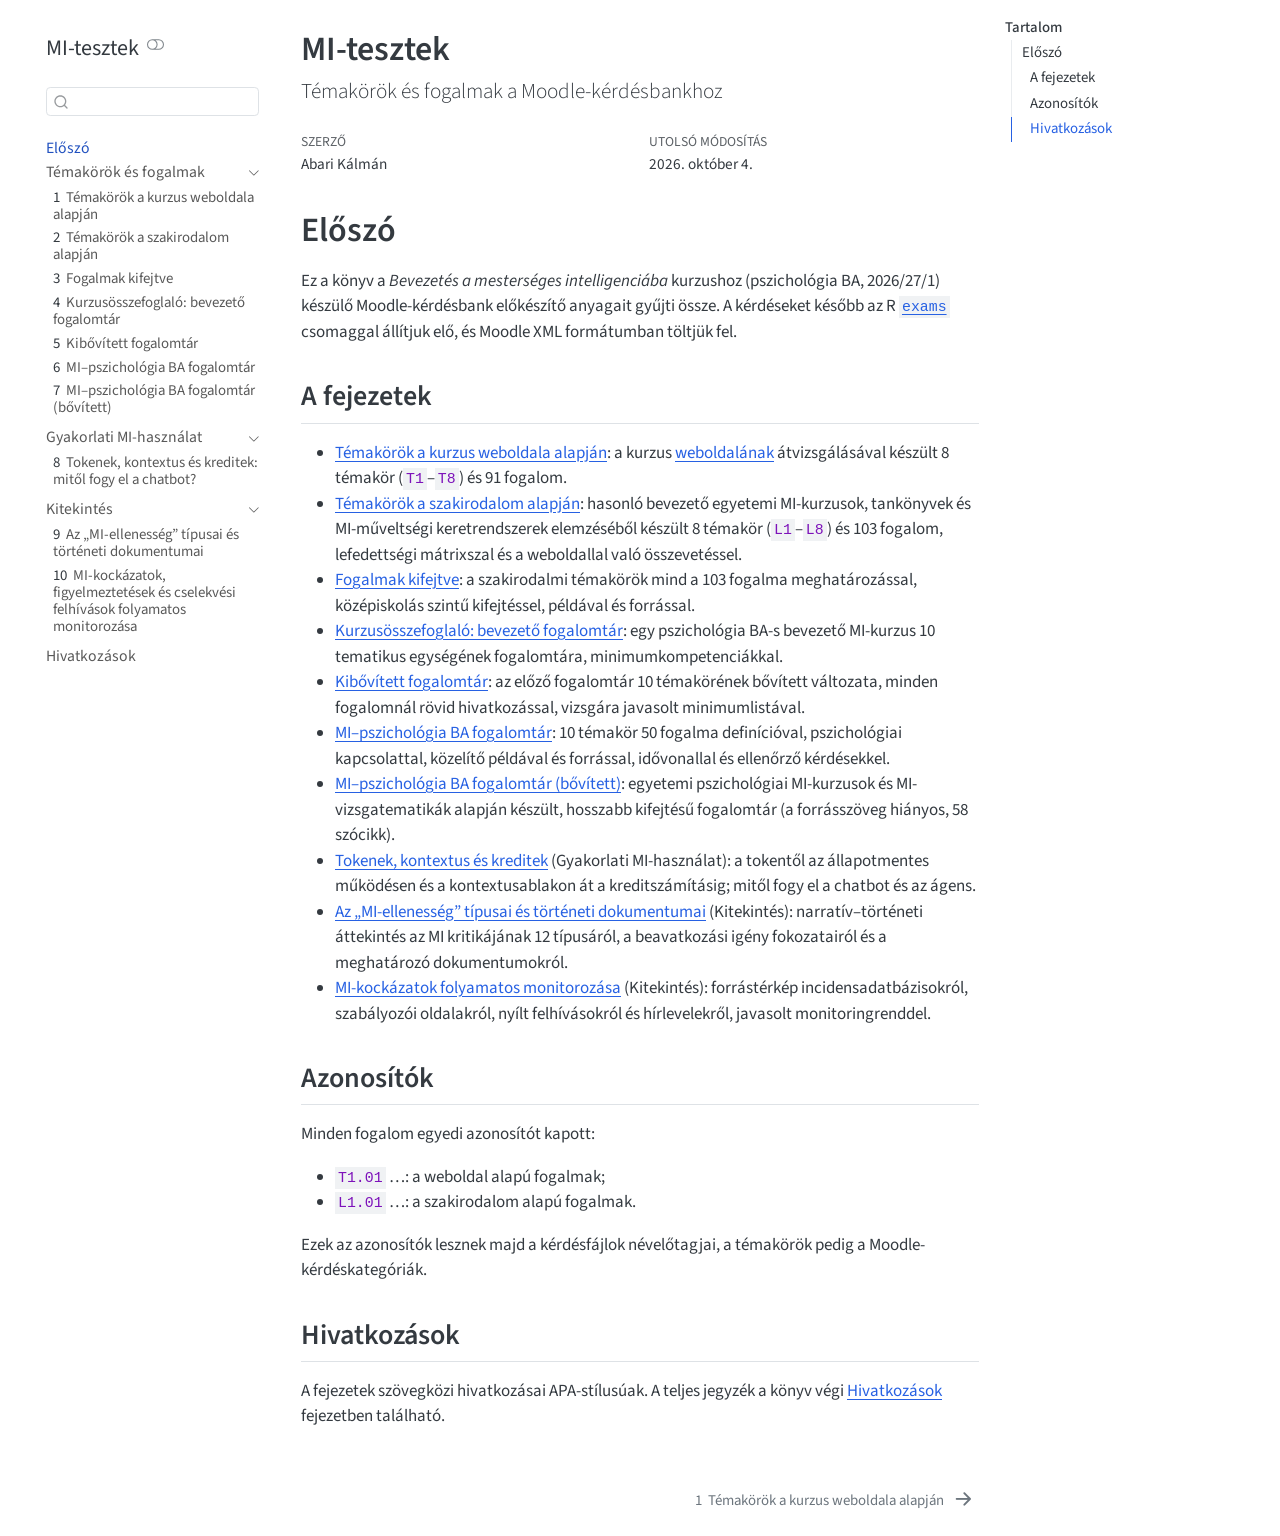
==== commit 7e688d4b: "Új fejezet: Tokenek, kontextus és kreditek - tokenek-es-kreditek.qmd: token, kontextusablak, állapot" ====
--- a/docs/index.html
+++ b/docs/index.html
@@ -365,7 +365,7 @@
         <li class="sidebar-item sidebar-item-section">
       <div class="sidebar-item-container"> 
             <a class="sidebar-item-text sidebar-link text-start" data-bs-toggle="collapse" data-bs-target="#quarto-sidebar-section-2" role="navigation" aria-expanded="true">
- <span class="menu-text">Kitekintés</span></a>
+ <span class="menu-text">Gyakorlati MI-használat</span></a>
           <a class="sidebar-item-toggle text-start" data-bs-toggle="collapse" data-bs-target="#quarto-sidebar-section-2" role="navigation" aria-expanded="true" aria-label="Toggle section">
             <i class="bi bi-chevron-right ms-2"></i>
           </a> 
@@ -373,14 +373,31 @@
       <ul id="quarto-sidebar-section-2" class="collapse list-unstyled sidebar-section depth1 show">  
           <li class="sidebar-item">
   <div class="sidebar-item-container"> 
+  <a href="./tokenek-es-kreditek.html" class="sidebar-item-text sidebar-link">
+ <span class="menu-text"><span class="chapter-number">8</span>&nbsp; <span class="chapter-title">Tokenek, kontextus és kreditek: mitől fogy el a chatbot?</span></span></a>
+  </div>
+</li>
+      </ul>
+  </li>
+        <li class="sidebar-item sidebar-item-section">
+      <div class="sidebar-item-container"> 
+            <a class="sidebar-item-text sidebar-link text-start" data-bs-toggle="collapse" data-bs-target="#quarto-sidebar-section-3" role="navigation" aria-expanded="true">
+ <span class="menu-text">Kitekintés</span></a>
+          <a class="sidebar-item-toggle text-start" data-bs-toggle="collapse" data-bs-target="#quarto-sidebar-section-3" role="navigation" aria-expanded="true" aria-label="Toggle section">
+            <i class="bi bi-chevron-right ms-2"></i>
+          </a> 
+      </div>
+      <ul id="quarto-sidebar-section-3" class="collapse list-unstyled sidebar-section depth1 show">  
+          <li class="sidebar-item">
+  <div class="sidebar-item-container"> 
   <a href="./MI-ellenesseg.html" class="sidebar-item-text sidebar-link">
- <span class="menu-text"><span class="chapter-number">8</span>&nbsp; <span class="chapter-title">Az „MI-ellenesség” típusai és történeti dokumentumai</span></span></a>
+ <span class="menu-text"><span class="chapter-number">9</span>&nbsp; <span class="chapter-title">Az „MI-ellenesség” típusai és történeti dokumentumai</span></span></a>
   </div>
 </li>
           <li class="sidebar-item">
   <div class="sidebar-item-container"> 
   <a href="./MI-kockazat-monitoring.html" class="sidebar-item-text sidebar-link">
- <span class="menu-text"><span class="chapter-number">9</span>&nbsp; <span class="chapter-title">MI-kockázatok, figyelmeztetések és cselekvési felhívások folyamatos monitorozása</span></span></a>
+ <span class="menu-text"><span class="chapter-number">10</span>&nbsp; <span class="chapter-title">MI-kockázatok, figyelmeztetések és cselekvési felhívások folyamatos monitorozása</span></span></a>
   </div>
 </li>
       </ul>
@@ -459,6 +476,7 @@
 <li><strong><a href="./kurzusosszefoglalo_pai_2.html">Kibővített fogalomtár</a></strong>: az előző fogalomtár 10 témakörének bővített változata, minden fogalomnál rövid hivatkozással, vizsgára javasolt minimumlistával.</li>
 <li><strong><a href="./kurzusosszefoglalo_pai_3.html">MI–pszichológia BA fogalomtár</a></strong>: 10 témakör 50 fogalma definícióval, pszichológiai kapcsolattal, közelítő példával és forrással, idővonallal és ellenőrző kérdésekkel.</li>
 <li><strong><a href="./kurzusosszefoglalo_pai_4.html">MI–pszichológia BA fogalomtár (bővített)</a></strong>: egyetemi pszichológiai MI-kurzusok és MI-vizsgatematikák alapján készült, hosszabb kifejtésű fogalomtár (a forrásszöveg hiányos, 58 szócikk).</li>
+<li><strong><a href="./tokenek-es-kreditek.html">Tokenek, kontextus és kreditek</a></strong> (Gyakorlati MI-használat): a tokentől az állapotmentes működésen és a kontextusablakon át a kreditszámításig; mitől fogy el a chatbot és az ágens.</li>
 <li><strong><a href="./MI-ellenesseg.html">Az „MI-ellenesség” típusai és történeti dokumentumai</a></strong> (Kitekintés): narratív–történeti áttekintés az MI kritikájának 12 típusáról, a beavatkozási igény fokozatairól és a meghatározó dokumentumokról.</li>
 <li><strong><a href="./MI-kockazat-monitoring.html">MI-kockázatok folyamatos monitorozása</a></strong> (Kitekintés): forrástérkép incidensadatbázisokról, szabályozói oldalakról, nyílt felhívásokról és hírlevelekről, javasolt monitoringrenddel.</li>
 </ul>
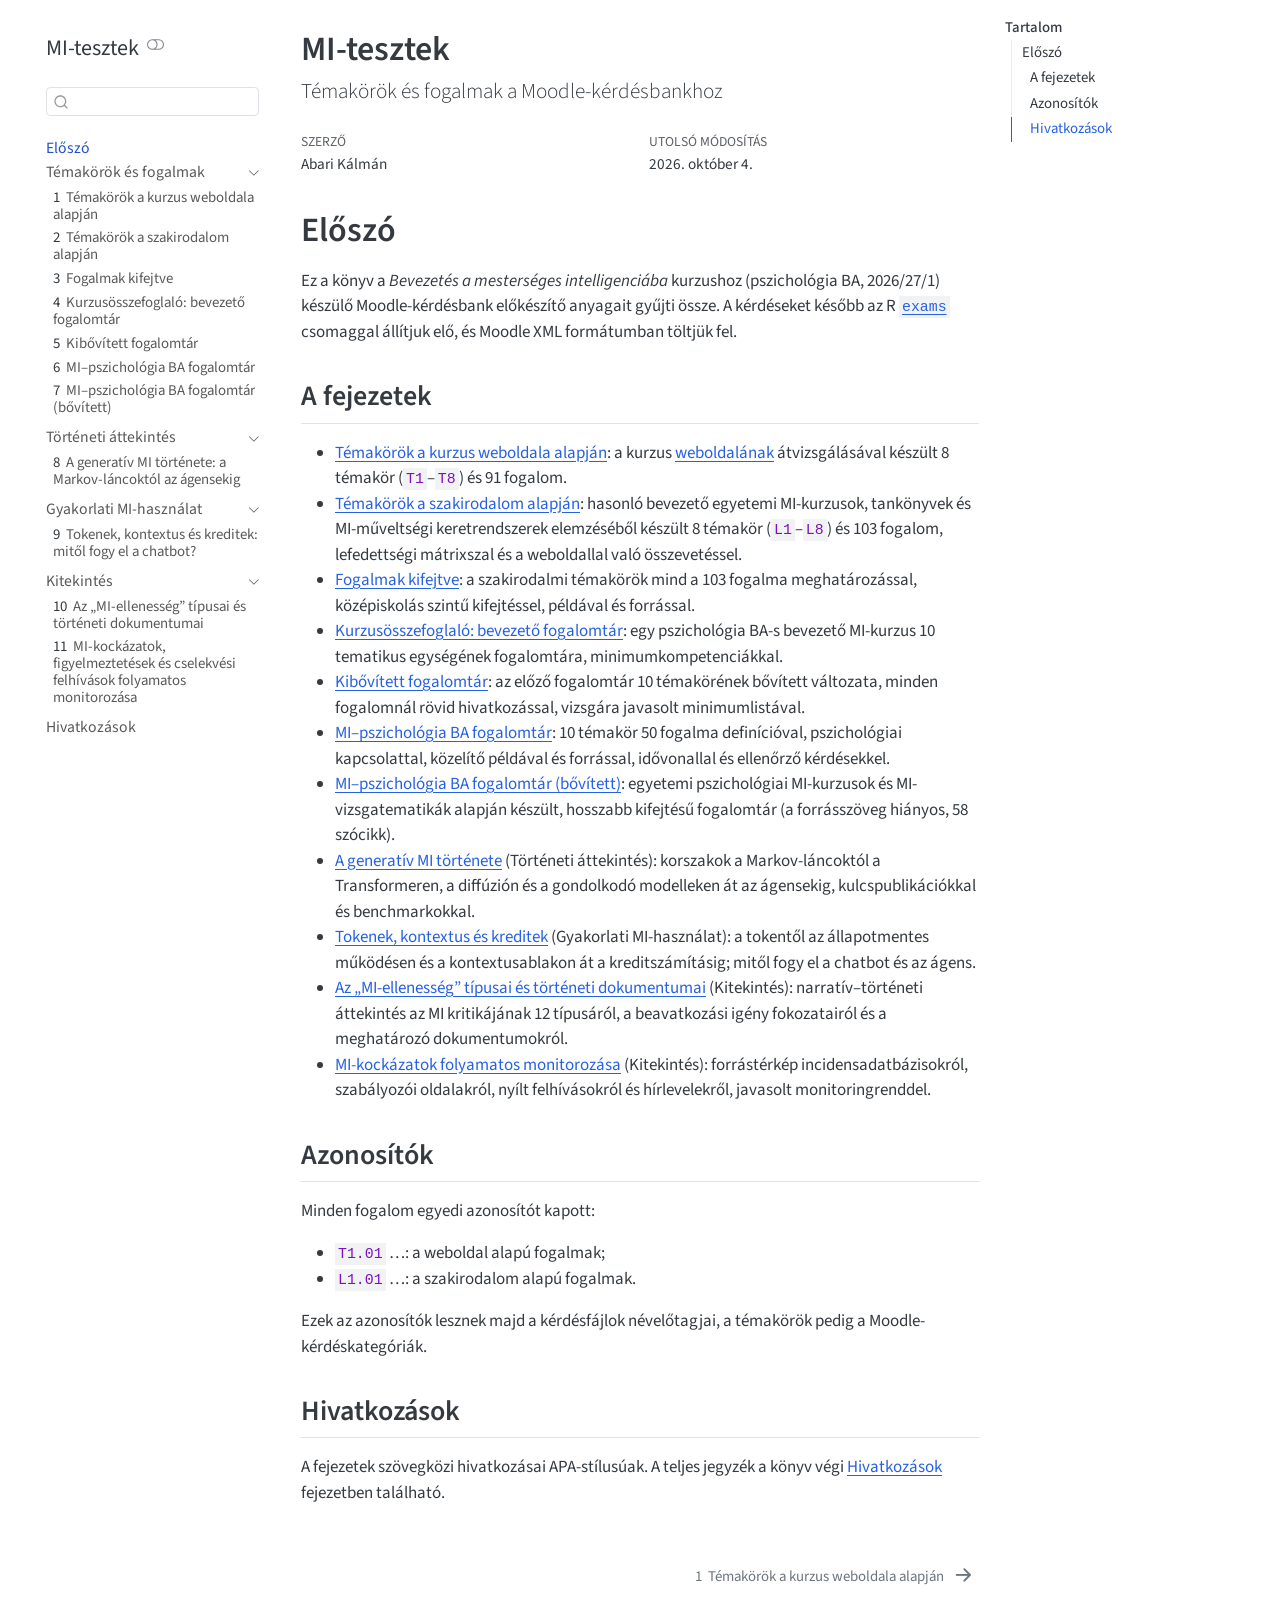
==== commit e3402c0a: "Új fejezet: A generatív MI története - generativ-mi-tortenete.qmd: korszakok a Markov-láncoktól az á" ====
--- a/docs/index.html
+++ b/docs/index.html
@@ -365,7 +365,7 @@
         <li class="sidebar-item sidebar-item-section">
       <div class="sidebar-item-container"> 
             <a class="sidebar-item-text sidebar-link text-start" data-bs-toggle="collapse" data-bs-target="#quarto-sidebar-section-2" role="navigation" aria-expanded="true">
- <span class="menu-text">Gyakorlati MI-használat</span></a>
+ <span class="menu-text">Történeti áttekintés</span></a>
           <a class="sidebar-item-toggle text-start" data-bs-toggle="collapse" data-bs-target="#quarto-sidebar-section-2" role="navigation" aria-expanded="true" aria-label="Toggle section">
             <i class="bi bi-chevron-right ms-2"></i>
           </a> 
@@ -373,8 +373,8 @@
       <ul id="quarto-sidebar-section-2" class="collapse list-unstyled sidebar-section depth1 show">  
           <li class="sidebar-item">
   <div class="sidebar-item-container"> 
-  <a href="./tokenek-es-kreditek.html" class="sidebar-item-text sidebar-link">
- <span class="menu-text"><span class="chapter-number">8</span>&nbsp; <span class="chapter-title">Tokenek, kontextus és kreditek: mitől fogy el a chatbot?</span></span></a>
+  <a href="./generativ-mi-tortenete.html" class="sidebar-item-text sidebar-link">
+ <span class="menu-text"><span class="chapter-number">8</span>&nbsp; <span class="chapter-title">A generatív MI története: a Markov-láncoktól az ágensekig</span></span></a>
   </div>
 </li>
       </ul>
@@ -382,7 +382,7 @@
         <li class="sidebar-item sidebar-item-section">
       <div class="sidebar-item-container"> 
             <a class="sidebar-item-text sidebar-link text-start" data-bs-toggle="collapse" data-bs-target="#quarto-sidebar-section-3" role="navigation" aria-expanded="true">
- <span class="menu-text">Kitekintés</span></a>
+ <span class="menu-text">Gyakorlati MI-használat</span></a>
           <a class="sidebar-item-toggle text-start" data-bs-toggle="collapse" data-bs-target="#quarto-sidebar-section-3" role="navigation" aria-expanded="true" aria-label="Toggle section">
             <i class="bi bi-chevron-right ms-2"></i>
           </a> 
@@ -390,14 +390,31 @@
       <ul id="quarto-sidebar-section-3" class="collapse list-unstyled sidebar-section depth1 show">  
           <li class="sidebar-item">
   <div class="sidebar-item-container"> 
+  <a href="./tokenek-es-kreditek.html" class="sidebar-item-text sidebar-link">
+ <span class="menu-text"><span class="chapter-number">9</span>&nbsp; <span class="chapter-title">Tokenek, kontextus és kreditek: mitől fogy el a chatbot?</span></span></a>
+  </div>
+</li>
+      </ul>
+  </li>
+        <li class="sidebar-item sidebar-item-section">
+      <div class="sidebar-item-container"> 
+            <a class="sidebar-item-text sidebar-link text-start" data-bs-toggle="collapse" data-bs-target="#quarto-sidebar-section-4" role="navigation" aria-expanded="true">
+ <span class="menu-text">Kitekintés</span></a>
+          <a class="sidebar-item-toggle text-start" data-bs-toggle="collapse" data-bs-target="#quarto-sidebar-section-4" role="navigation" aria-expanded="true" aria-label="Toggle section">
+            <i class="bi bi-chevron-right ms-2"></i>
+          </a> 
+      </div>
+      <ul id="quarto-sidebar-section-4" class="collapse list-unstyled sidebar-section depth1 show">  
+          <li class="sidebar-item">
+  <div class="sidebar-item-container"> 
   <a href="./MI-ellenesseg.html" class="sidebar-item-text sidebar-link">
- <span class="menu-text"><span class="chapter-number">9</span>&nbsp; <span class="chapter-title">Az „MI-ellenesség” típusai és történeti dokumentumai</span></span></a>
+ <span class="menu-text"><span class="chapter-number">10</span>&nbsp; <span class="chapter-title">Az „MI-ellenesség” típusai és történeti dokumentumai</span></span></a>
   </div>
 </li>
           <li class="sidebar-item">
   <div class="sidebar-item-container"> 
   <a href="./MI-kockazat-monitoring.html" class="sidebar-item-text sidebar-link">
- <span class="menu-text"><span class="chapter-number">10</span>&nbsp; <span class="chapter-title">MI-kockázatok, figyelmeztetések és cselekvési felhívások folyamatos monitorozása</span></span></a>
+ <span class="menu-text"><span class="chapter-number">11</span>&nbsp; <span class="chapter-title">MI-kockázatok, figyelmeztetések és cselekvési felhívások folyamatos monitorozása</span></span></a>
   </div>
 </li>
       </ul>
@@ -476,6 +493,7 @@
 <li><strong><a href="./kurzusosszefoglalo_pai_2.html">Kibővített fogalomtár</a></strong>: az előző fogalomtár 10 témakörének bővített változata, minden fogalomnál rövid hivatkozással, vizsgára javasolt minimumlistával.</li>
 <li><strong><a href="./kurzusosszefoglalo_pai_3.html">MI–pszichológia BA fogalomtár</a></strong>: 10 témakör 50 fogalma definícióval, pszichológiai kapcsolattal, közelítő példával és forrással, idővonallal és ellenőrző kérdésekkel.</li>
 <li><strong><a href="./kurzusosszefoglalo_pai_4.html">MI–pszichológia BA fogalomtár (bővített)</a></strong>: egyetemi pszichológiai MI-kurzusok és MI-vizsgatematikák alapján készült, hosszabb kifejtésű fogalomtár (a forrásszöveg hiányos, 58 szócikk).</li>
+<li><strong><a href="./generativ-mi-tortenete.html">A generatív MI története</a></strong> (Történeti áttekintés): korszakok a Markov-láncoktól a Transformeren, a diffúzión és a gondolkodó modelleken át az ágensekig, kulcspublikációkkal és benchmarkokkal.</li>
 <li><strong><a href="./tokenek-es-kreditek.html">Tokenek, kontextus és kreditek</a></strong> (Gyakorlati MI-használat): a tokentől az állapotmentes működésen és a kontextusablakon át a kreditszámításig; mitől fogy el a chatbot és az ágens.</li>
 <li><strong><a href="./MI-ellenesseg.html">Az „MI-ellenesség” típusai és történeti dokumentumai</a></strong> (Kitekintés): narratív–történeti áttekintés az MI kritikájának 12 típusáról, a beavatkozási igény fokozatairól és a meghatározó dokumentumokról.</li>
 <li><strong><a href="./MI-kockazat-monitoring.html">MI-kockázatok folyamatos monitorozása</a></strong> (Kitekintés): forrástérkép incidensadatbázisokról, szabályozói oldalakról, nyílt felhívásokról és hírlevelekről, javasolt monitoringrenddel.</li>
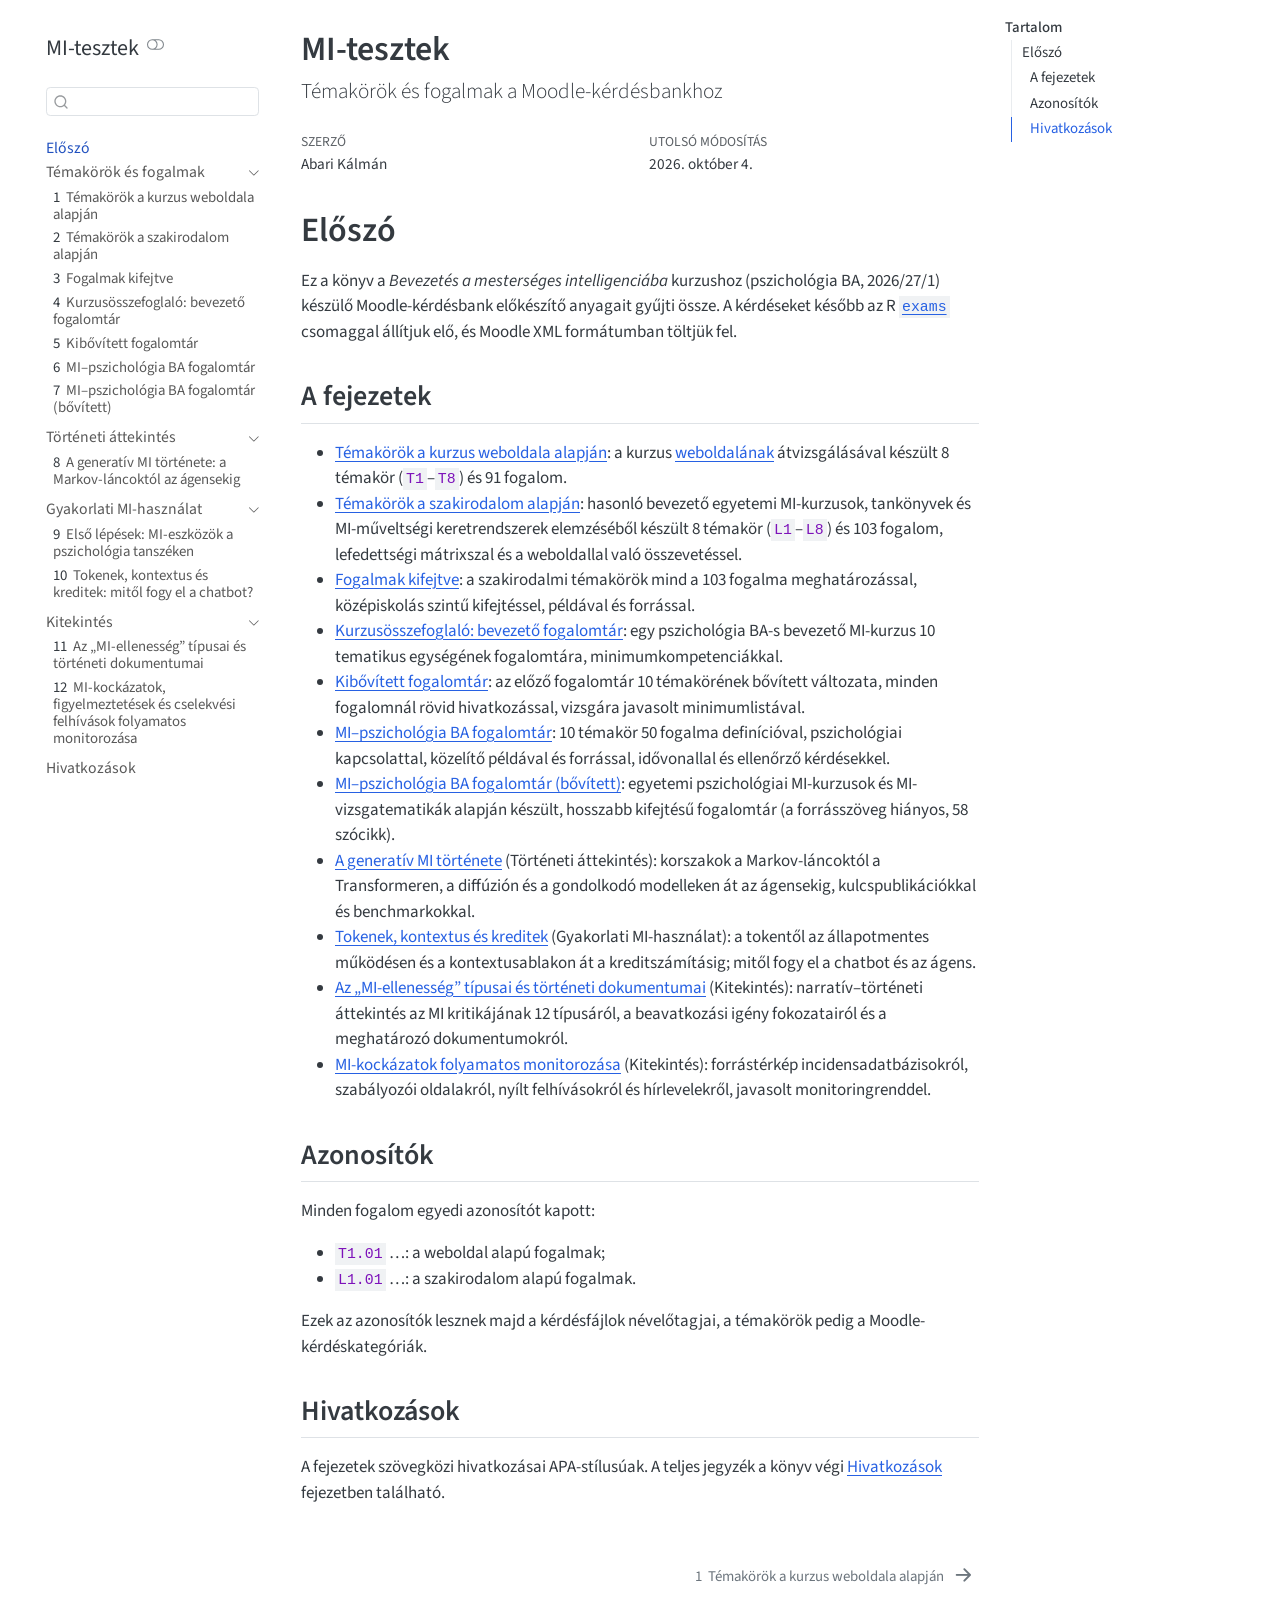
==== commit 0fd90842: "Új fejezet: Első lépések – MI-eszközök a pszichológia tanszéken Co-Authored-By: Claude Opus 5.5 <nor" ====
--- a/docs/index.html
+++ b/docs/index.html
@@ -390,8 +390,14 @@
       <ul id="quarto-sidebar-section-3" class="collapse list-unstyled sidebar-section depth1 show">  
           <li class="sidebar-item">
   <div class="sidebar-item-container"> 
+  <a href="./elso-lepesek.html" class="sidebar-item-text sidebar-link">
+ <span class="menu-text"><span class="chapter-number">9</span>&nbsp; <span class="chapter-title">Első lépések: MI-eszközök a pszichológia tanszéken</span></span></a>
+  </div>
+</li>
+          <li class="sidebar-item">
+  <div class="sidebar-item-container"> 
   <a href="./tokenek-es-kreditek.html" class="sidebar-item-text sidebar-link">
- <span class="menu-text"><span class="chapter-number">9</span>&nbsp; <span class="chapter-title">Tokenek, kontextus és kreditek: mitől fogy el a chatbot?</span></span></a>
+ <span class="menu-text"><span class="chapter-number">10</span>&nbsp; <span class="chapter-title">Tokenek, kontextus és kreditek: mitől fogy el a chatbot?</span></span></a>
   </div>
 </li>
       </ul>
@@ -408,13 +414,13 @@
           <li class="sidebar-item">
   <div class="sidebar-item-container"> 
   <a href="./MI-ellenesseg.html" class="sidebar-item-text sidebar-link">
- <span class="menu-text"><span class="chapter-number">10</span>&nbsp; <span class="chapter-title">Az „MI-ellenesség” típusai és történeti dokumentumai</span></span></a>
+ <span class="menu-text"><span class="chapter-number">11</span>&nbsp; <span class="chapter-title">Az „MI-ellenesség” típusai és történeti dokumentumai</span></span></a>
   </div>
 </li>
           <li class="sidebar-item">
   <div class="sidebar-item-container"> 
   <a href="./MI-kockazat-monitoring.html" class="sidebar-item-text sidebar-link">
- <span class="menu-text"><span class="chapter-number">11</span>&nbsp; <span class="chapter-title">MI-kockázatok, figyelmeztetések és cselekvési felhívások folyamatos monitorozása</span></span></a>
+ <span class="menu-text"><span class="chapter-number">12</span>&nbsp; <span class="chapter-title">MI-kockázatok, figyelmeztetések és cselekvési felhívások folyamatos monitorozása</span></span></a>
   </div>
 </li>
       </ul>
